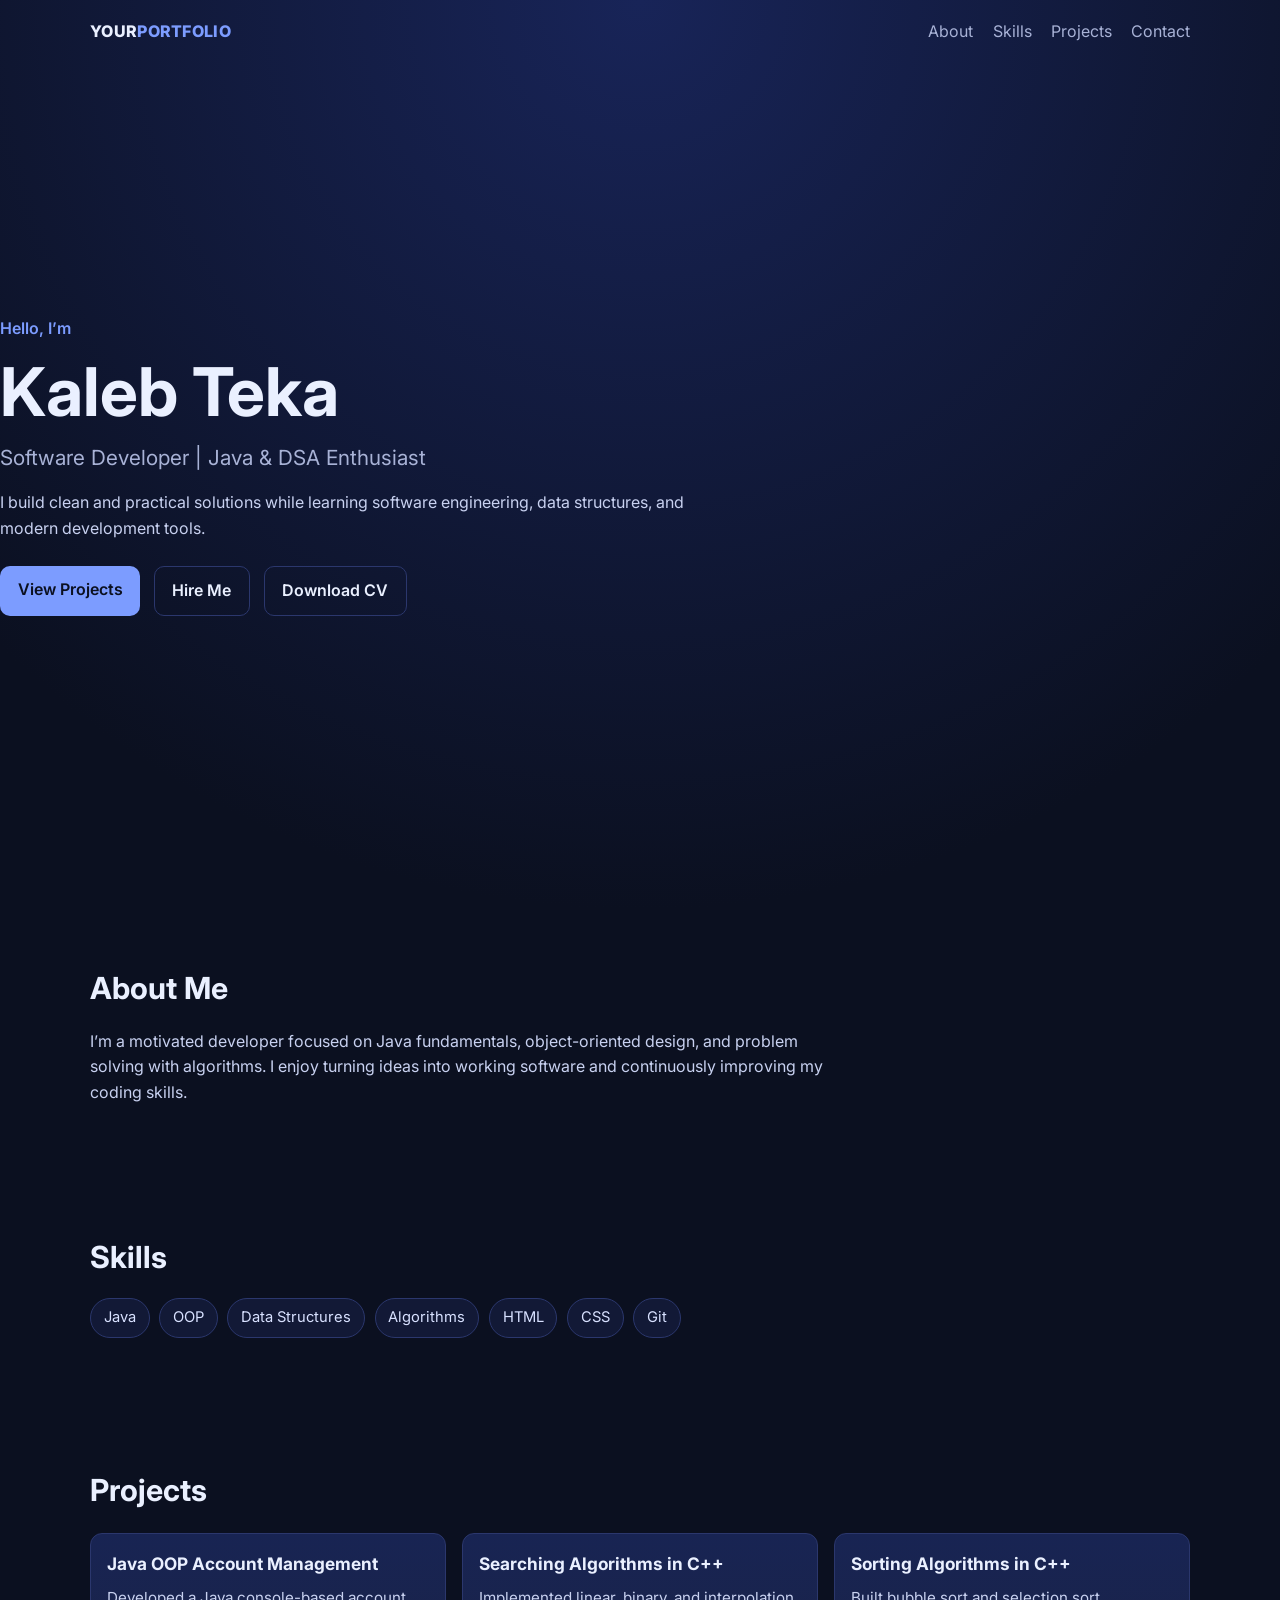
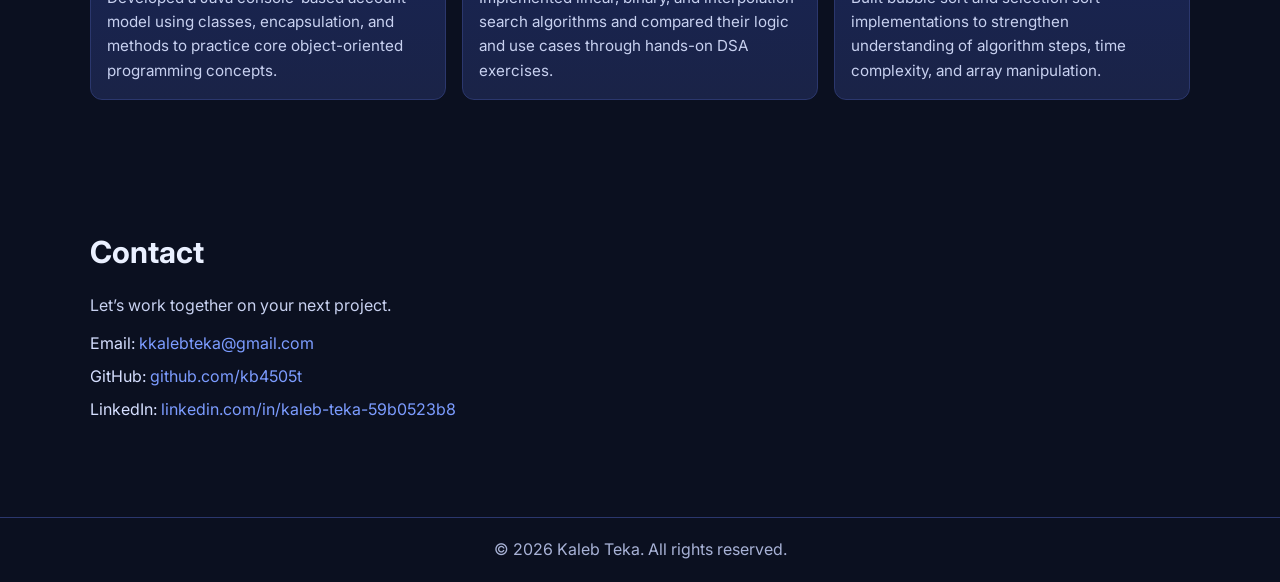
==== portfolio.html @ 2dc799c6 "Add files via upload" ====
<!DOCTYPE html>
<html lang="en">
<head>
  <meta charset="UTF-8" />
  <meta name="viewport" content="width=device-width, initial-scale=1.0" />
  <title>Kaleb Teka | Portfolio</title>
  <link rel="preconnect" href="https://fonts.googleapis.com">
  <link rel="preconnect" href="https://fonts.gstatic.com" crossorigin>
  <link href="https://fonts.googleapis.com/css2?family=Inter:wght@400;500;700;800&display=swap" rel="stylesheet">
  <link rel="stylesheet" href="portfolio.css" />
</head>
<body>
  <header class="hero" id="home">
    <nav class="nav container">
      <div class="logo">YOUR<span>PORTFOLIO</span></div>
      <ul class="nav-links">
        <li><a href="#about">About</a></li>
        <li><a href="#skills">Skills</a></li>
        <li><a href="#projects">Projects</a></li>
        <li><a href="#contact">Contact</a></li>
      </ul>
    </nav>

    <div class="hero-content container">
      <p class="tag">Hello, I’m</p>
      <h1>Kaleb Teka</h1>
      <p class="subtitle">Software Developer | Java & DSA Enthusiast</p>
      <p class="summary">
        I build clean and practical solutions while learning software engineering,
        data structures, and modern development tools.
      </p>
      <div class="hero-actions">
        <a href="#projects" class="btn primary">View Projects</a>
        <a href="#contact" class="btn ghost">Hire Me</a>
        <a href="Kaleb-Teka-CV.pdf" class="btn ghost" download>Download CV</a>
      </div>
    </div>
  </header>

  <main>
    <section id="about" class="section container">
      <h2>About Me</h2>
      <p>
        I’m a motivated developer focused on Java fundamentals, object-oriented design,
        and problem solving with algorithms. I enjoy turning ideas into working software
        and continuously improving my coding skills.
      </p>
    </section>

    <section id="skills" class="section container">
      <h2>Skills</h2>
      <div class="chips">
        <span>Java</span>
        <span>OOP</span>
        <span>Data Structures</span>
        <span>Algorithms</span>
        <span>HTML</span>
        <span>CSS</span>
        <span>Git</span>
      </div>
    </section>

    <section id="projects" class="section container">
      <h2>Projects</h2>
      <div class="project-grid">
        <article class="card">
          <h3>Java OOP Account Management</h3>
          <p>Developed a Java console-based account model using classes, encapsulation, and methods to practice core object-oriented programming concepts.</p>
        </article>
        <article class="card">
          <h3>Searching Algorithms in C++</h3>
          <p>Implemented linear, binary, and interpolation search algorithms and compared their logic and use cases through hands-on DSA exercises.</p>
        </article>
        <article class="card">
          <h3>Sorting Algorithms in C++</h3>
          <p>Built bubble sort and selection sort implementations to strengthen understanding of algorithm steps, time complexity, and array manipulation.</p>
        </article>
      </div>
    </section>

    <section id="contact" class="section container">
      <h2>Contact</h2>
      <p>Let’s work together on your next project.</p>
      <ul class="contact-list">
        <li>Email: <a href="mailto:kkalebteka@gmail.com">kkalebteka@gmail.com</a></li>
        <li>GitHub: <a href="https://github.com/kb4505t" target="_blank" rel="noopener noreferrer">github.com/kb4505t</a></li>
        <li>LinkedIn: <a href="https://www.linkedin.com/in/kaleb-teka-59b0523b8" target="_blank" rel="noopener noreferrer">linkedin.com/in/kaleb-teka-59b0523b8</a></li>
      </ul>
    </section>
  </main>

  <footer>
    <p>© <span id="year"></span> Kaleb Teka. All rights reserved.</p>
  </footer>

  <script src="portfolio.js"></script>
</body>
</html>
---- portfolio.css ----
:root {
  --bg: #0b1020;
  --bg-soft: #121936;
  --surface: #1a2347;
  --text: #eaf0ff;
  --muted: #a8b2d6;
  --primary: #7c9cff;
  --primary-strong: #5e81ff;
  --border: #2b376d;
}

* {
  box-sizing: border-box;
  margin: 0;
  padding: 0;
}

html {
  scroll-behavior: smooth;
}

body {
  font-family: "Inter", system-ui, -apple-system, Segoe UI, Roboto, sans-serif;
  background: radial-gradient(circle at top, #182458 0%, var(--bg) 40%);
  color: var(--text);
  line-height: 1.6;
}

a:focus-visible,
.btn:focus-visible {
  outline: 2px solid var(--primary);
  outline-offset: 2px;
  border-radius: 10px;
}

.container {
  width: min(1100px, 92%);
  margin: 0 auto;
}

.hero {
  min-height: 100vh;
  display: flex;
  flex-direction: column;
  padding-bottom: 2rem;
}

.nav {
  display: flex;
  justify-content: space-between;
  align-items: center;
  padding: 1.2rem 0;
}

.logo {
  font-weight: 800;
  letter-spacing: 0.3px;
}

.logo span {
  color: var(--primary);
}

.nav-links {
  display: flex;
  list-style: none;
  gap: 1.2rem;
}

.nav-links a {
  color: var(--muted);
  text-decoration: none;
  transition: color 0.2s ease;
}

.nav-links a:hover {
  color: var(--text);
}

.hero-content {
  margin: auto 0;
  max-width: 720px;
}

.tag {
  color: var(--primary);
  font-weight: 600;
  margin-bottom: 0.7rem;
}

h1 {
  font-size: clamp(2.2rem, 6vw, 4.2rem);
  line-height: 1.15;
  margin-bottom: 0.7rem;
}

.subtitle {
  font-size: clamp(1rem, 2.5vw, 1.3rem);
  color: var(--muted);
  margin-bottom: 1rem;
}

.summary {
  color: #c8d1f0;
  margin-bottom: 1.5rem;
}

.hero-actions {
  display: flex;
  gap: 0.85rem;
  flex-wrap: wrap;
}

.btn {
  text-decoration: none;
  padding: 0.72rem 1.1rem;
  border-radius: 10px;
  font-weight: 600;
  transition: transform 0.15s ease, background 0.2s ease;
}

.btn:hover {
  transform: translateY(-2px);
}

.btn.primary {
  background: var(--primary);
  color: #0b1020;
}

.btn.primary:hover {
  background: var(--primary-strong);
}

.btn.ghost {
  border: 1px solid var(--border);
  color: var(--text);
}

.section {
  padding: 4rem 0;
}

h2 {
  font-size: 1.9rem;
  margin-bottom: 1rem;
}

.section p {
  max-width: 760px;
  color: #c8d1f0;
}

.chips {
  display: flex;
  flex-wrap: wrap;
  gap: 0.6rem;
  margin-top: 1rem;
}

.chips span {
  border: 1px solid var(--border);
  background: var(--bg-soft);
  padding: 0.45rem 0.8rem;
  border-radius: 999px;
  color: #d8e1ff;
  font-size: 0.92rem;
}

.project-grid {
  display: grid;
  gap: 1rem;
  grid-template-columns: repeat(auto-fit, minmax(220px, 1fr));
  margin-top: 1.15rem;
}

.card {
  background: linear-gradient(180deg, #182453, var(--surface));
  border: 1px solid var(--border);
  border-radius: 12px;
  padding: 1rem;
  transition: transform 0.2s ease, border-color 0.2s ease;
}

.card:hover {
  transform: translateY(-3px);
  border-color: #4a5ea8;
}

.card h3 {
  margin-bottom: 0.5rem;
  font-size: 1.08rem;
}

.card p {
  color: #c8d1f0;
  font-size: 0.95rem;
}

.contact-list {
  margin-top: 0.8rem;
  list-style: none;
}

.contact-list li {
  margin-bottom: 0.45rem;
  color: #d6dfff;
}

.contact-list a {
  color: var(--primary);
  text-decoration: none;
  word-break: break-word;
}

.contact-list a:hover {
  text-decoration: underline;
}

footer {
  border-top: 1px solid var(--border);
  color: var(--muted);
  text-align: center;
  padding: 1.2rem 0;
  margin-top: 1.5rem;
}

@media (max-width: 720px) {
  .hero {
    min-height: auto;
    padding-bottom: 1.2rem;
  }

  .nav {
    flex-direction: column;
    gap: 0.8rem;
  }

  .nav-links {
    gap: 0.8rem;
    flex-wrap: wrap;
    justify-content: center;
  }

  .hero-content {
    margin-top: 2.2rem;
  }

  .section {
    padding: 3rem 0;
  }

  h2 {
    font-size: 1.6rem;
  }

  .btn {
    width: 100%;
    text-align: center;
  }
}
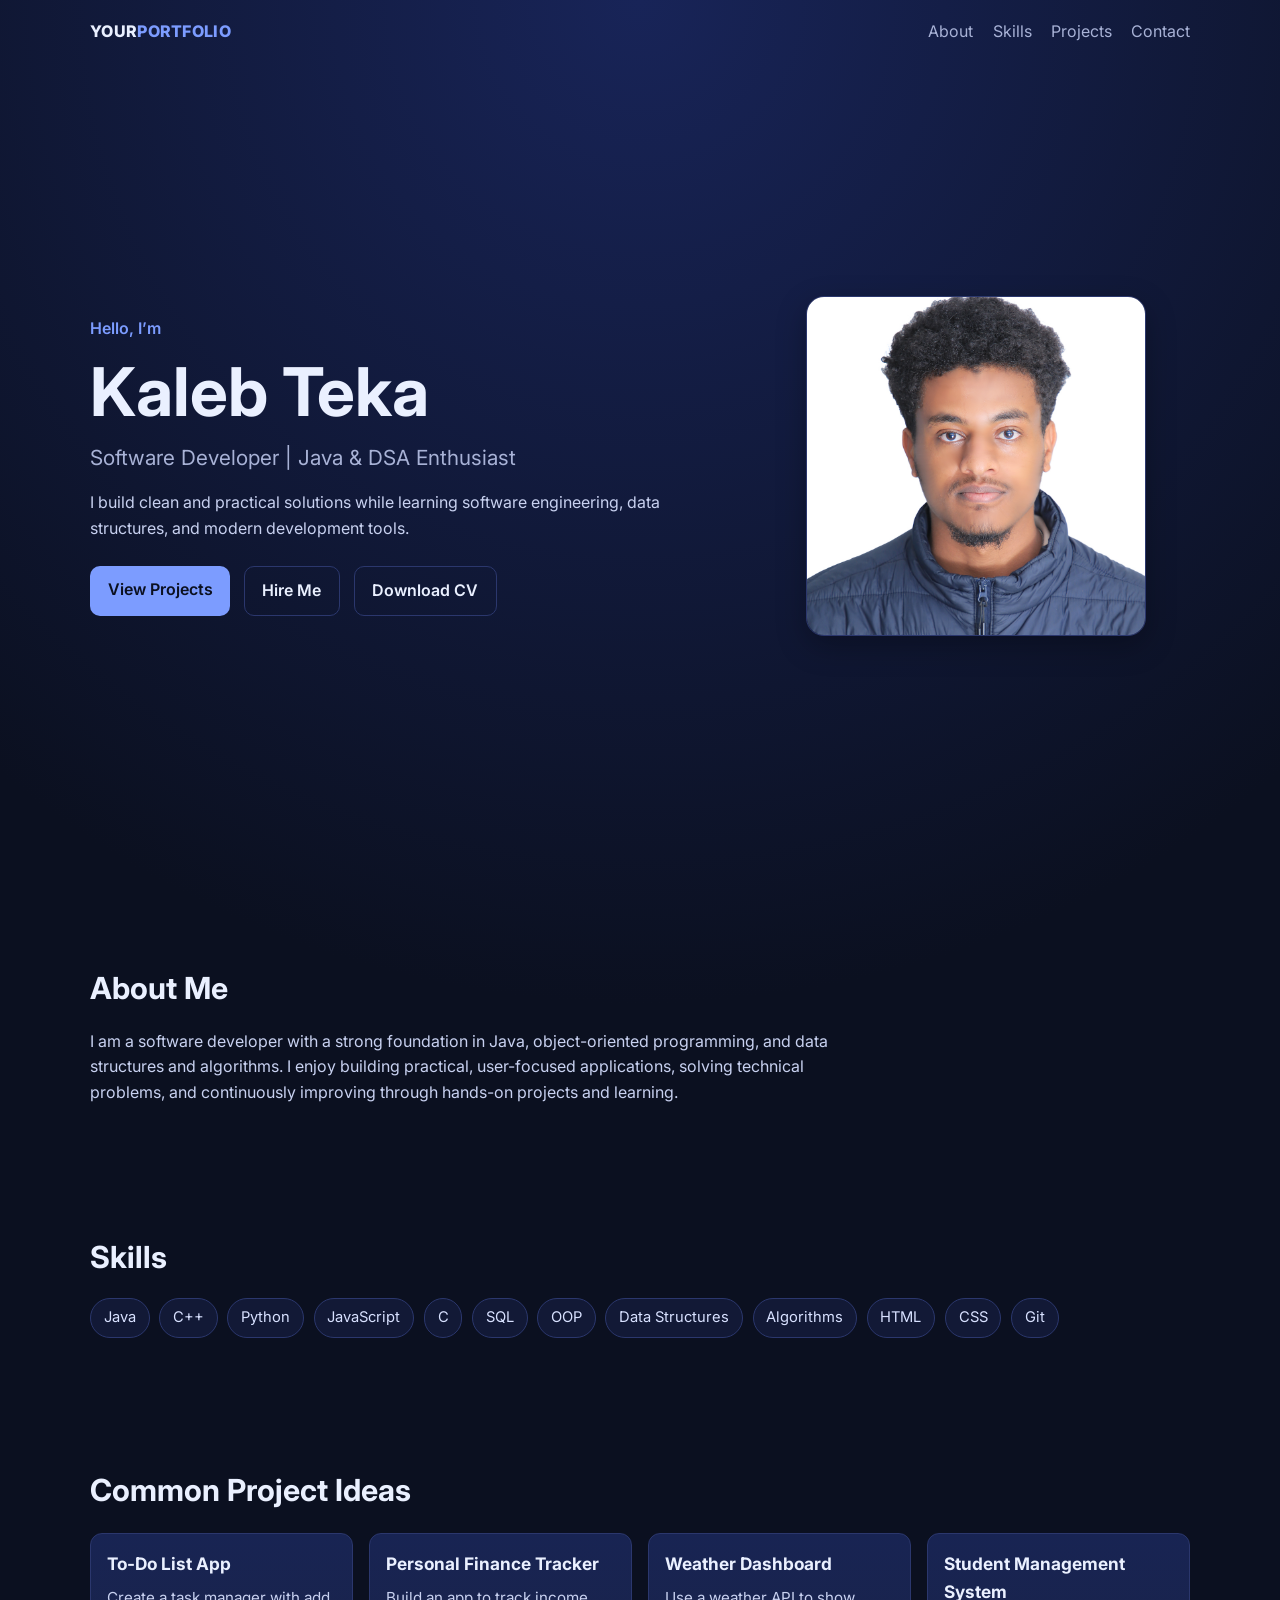
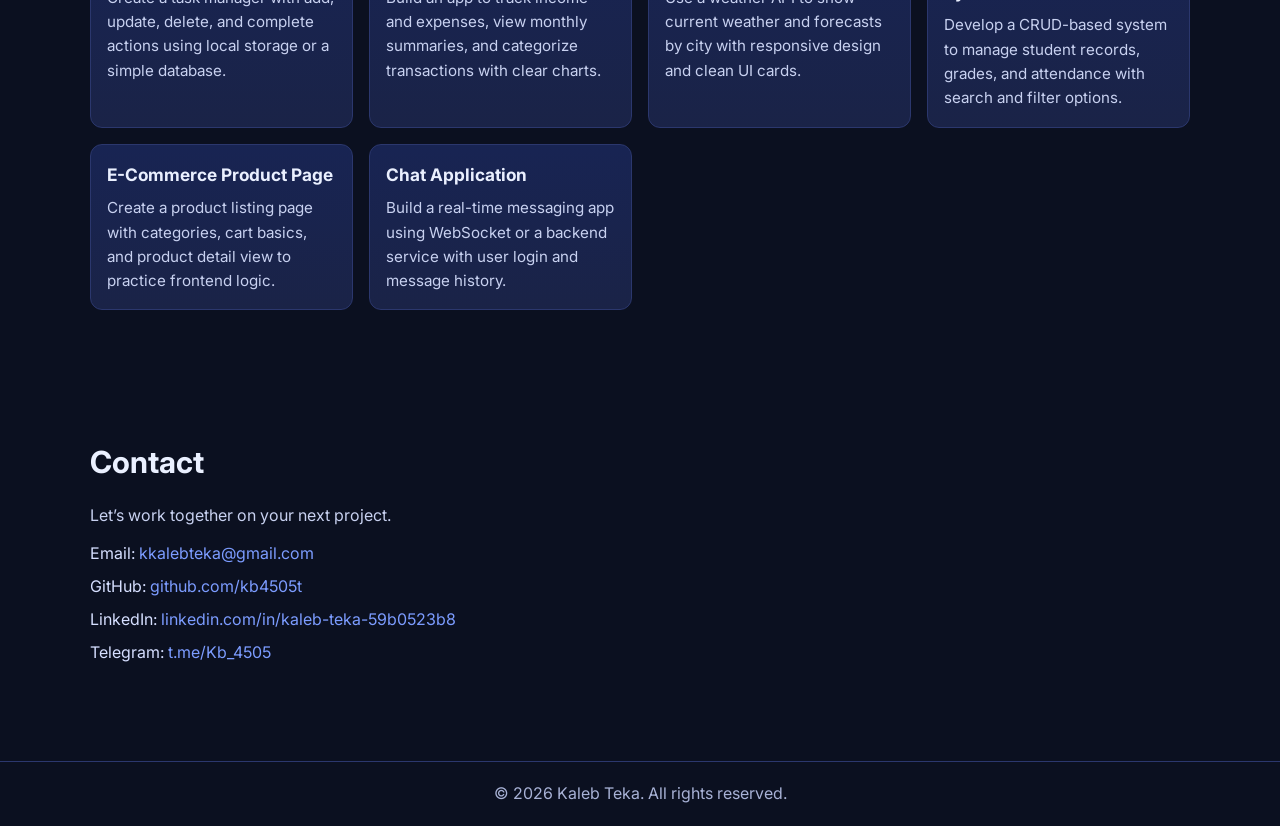
==== commit 83da98b5: "Add files via upload" ====
--- a/portfolio.html
+++ b/portfolio.html
@@ -21,18 +21,23 @@
       </ul>
     </nav>
 
-    <div class="hero-content container">
-      <p class="tag">Hello, I’m</p>
-      <h1>Kaleb Teka</h1>
-      <p class="subtitle">Software Developer | Java & DSA Enthusiast</p>
-      <p class="summary">
-        I build clean and practical solutions while learning software engineering,
-        data structures, and modern development tools.
-      </p>
-      <div class="hero-actions">
-        <a href="#projects" class="btn primary">View Projects</a>
-        <a href="#contact" class="btn ghost">Hire Me</a>
-        <a href="Kaleb-Teka-CV.pdf" class="btn ghost" download>Download CV</a>
+    <div class="container hero-layout">
+      <div class="hero-content">
+        <p class="tag">Hello, I’m</p>
+        <h1>Kaleb Teka</h1>
+        <p class="subtitle">Software Developer | Java & DSA Enthusiast</p>
+        <p class="summary">
+          I build clean and practical solutions while learning software engineering,
+          data structures, and modern development tools.
+        </p>
+        <div class="hero-actions">
+          <a href="#projects" class="btn primary">View Projects</a>
+          <a href="#contact" class="btn ghost">Hire Me</a>
+          <a href="Kaleb-Teka-CV.pdf" class="btn ghost" download>Download CV</a>
+        </div>
+      </div>
+      <div class="hero-image-wrap">
+        <img src="proff.jpg" alt="Portrait of Kaleb Teka" class="hero-image" />
       </div>
     </div>
   </header>
@@ -41,9 +46,9 @@
     <section id="about" class="section container">
       <h2>About Me</h2>
       <p>
-        I’m a motivated developer focused on Java fundamentals, object-oriented design,
-        and problem solving with algorithms. I enjoy turning ideas into working software
-        and continuously improving my coding skills.
+        I am a software developer with a strong foundation in Java, object-oriented programming,
+        and data structures and algorithms. I enjoy building practical, user-focused applications,
+        solving technical problems, and continuously improving through hands-on projects and learning.
       </p>
     </section>
 
@@ -51,6 +56,11 @@
       <h2>Skills</h2>
       <div class="chips">
         <span>Java</span>
+        <span>C++</span>
+        <span>Python</span>
+        <span>JavaScript</span>
+        <span>C</span>
+        <span>SQL</span>
         <span>OOP</span>
         <span>Data Structures</span>
         <span>Algorithms</span>
@@ -61,19 +71,31 @@
     </section>
 
     <section id="projects" class="section container">
-      <h2>Projects</h2>
+      <h2>Common Project Ideas</h2>
       <div class="project-grid">
         <article class="card">
-          <h3>Java OOP Account Management</h3>
-          <p>Developed a Java console-based account model using classes, encapsulation, and methods to practice core object-oriented programming concepts.</p>
+          <h3>To-Do List App</h3>
+          <p>Create a task manager with add, update, delete, and complete actions using local storage or a simple database.</p>
         </article>
         <article class="card">
-          <h3>Searching Algorithms in C++</h3>
-          <p>Implemented linear, binary, and interpolation search algorithms and compared their logic and use cases through hands-on DSA exercises.</p>
+          <h3>Personal Finance Tracker</h3>
+          <p>Build an app to track income and expenses, view monthly summaries, and categorize transactions with clear charts.</p>
         </article>
         <article class="card">
-          <h3>Sorting Algorithms in C++</h3>
-          <p>Built bubble sort and selection sort implementations to strengthen understanding of algorithm steps, time complexity, and array manipulation.</p>
+          <h3>Weather Dashboard</h3>
+          <p>Use a weather API to show current weather and forecasts by city with responsive design and clean UI cards.</p>
+        </article>
+        <article class="card">
+          <h3>Student Management System</h3>
+          <p>Develop a CRUD-based system to manage student records, grades, and attendance with search and filter options.</p>
+        </article>
+        <article class="card">
+          <h3>E-Commerce Product Page</h3>
+          <p>Create a product listing page with categories, cart basics, and product detail view to practice frontend logic.</p>
+        </article>
+        <article class="card">
+          <h3>Chat Application</h3>
+          <p>Build a real-time messaging app using WebSocket or a backend service with user login and message history.</p>
         </article>
       </div>
     </section>
@@ -85,6 +107,7 @@
         <li>Email: <a href="mailto:kkalebteka@gmail.com">kkalebteka@gmail.com</a></li>
         <li>GitHub: <a href="https://github.com/kb4505t" target="_blank" rel="noopener noreferrer">github.com/kb4505t</a></li>
         <li>LinkedIn: <a href="https://www.linkedin.com/in/kaleb-teka-59b0523b8" target="_blank" rel="noopener noreferrer">linkedin.com/in/kaleb-teka-59b0523b8</a></li>
+        <li>Telegram: <a href="https://t.me/Kb_4505" target="_blank" rel="noopener noreferrer">t.me/Kb_4505</a></li>
       </ul>
     </section>
   </main>
--- a/portfolio.css
+++ b/portfolio.css
@@ -45,6 +45,14 @@
   padding-bottom: 2rem;
 }
 
+.hero-layout {
+  display: grid;
+  grid-template-columns: 1.2fr 0.8fr;
+  gap: 2rem;
+  align-items: center;
+  margin: auto;
+}
+
 .nav {
   display: flex;
   justify-content: space-between;
@@ -78,8 +86,22 @@
 }
 
 .hero-content {
-  margin: auto 0;
   max-width: 720px;
+}
+
+.hero-image-wrap {
+  display: flex;
+  justify-content: center;
+}
+
+.hero-image {
+  width: min(340px, 100%);
+  aspect-ratio: 1 / 1;
+  object-fit: cover;
+  border-radius: 18px;
+  border: 1px solid var(--border);
+  background: linear-gradient(180deg, #182453, var(--surface));
+  box-shadow: 0 10px 30px rgba(0, 0, 0, 0.28);
 }
 
 .tag {
@@ -231,6 +253,12 @@
     padding-bottom: 1.2rem;
   }
 
+  .hero-layout {
+    grid-template-columns: 1fr;
+    gap: 1.2rem;
+    margin-top: 1.4rem;
+  }
+
   .nav {
     flex-direction: column;
     gap: 0.8rem;
@@ -243,7 +271,11 @@
   }
 
   .hero-content {
-    margin-top: 2.2rem;
+    margin-top: 0;
+  }
+
+  .hero-image {
+    width: min(260px, 100%);
   }
 
   .section {
